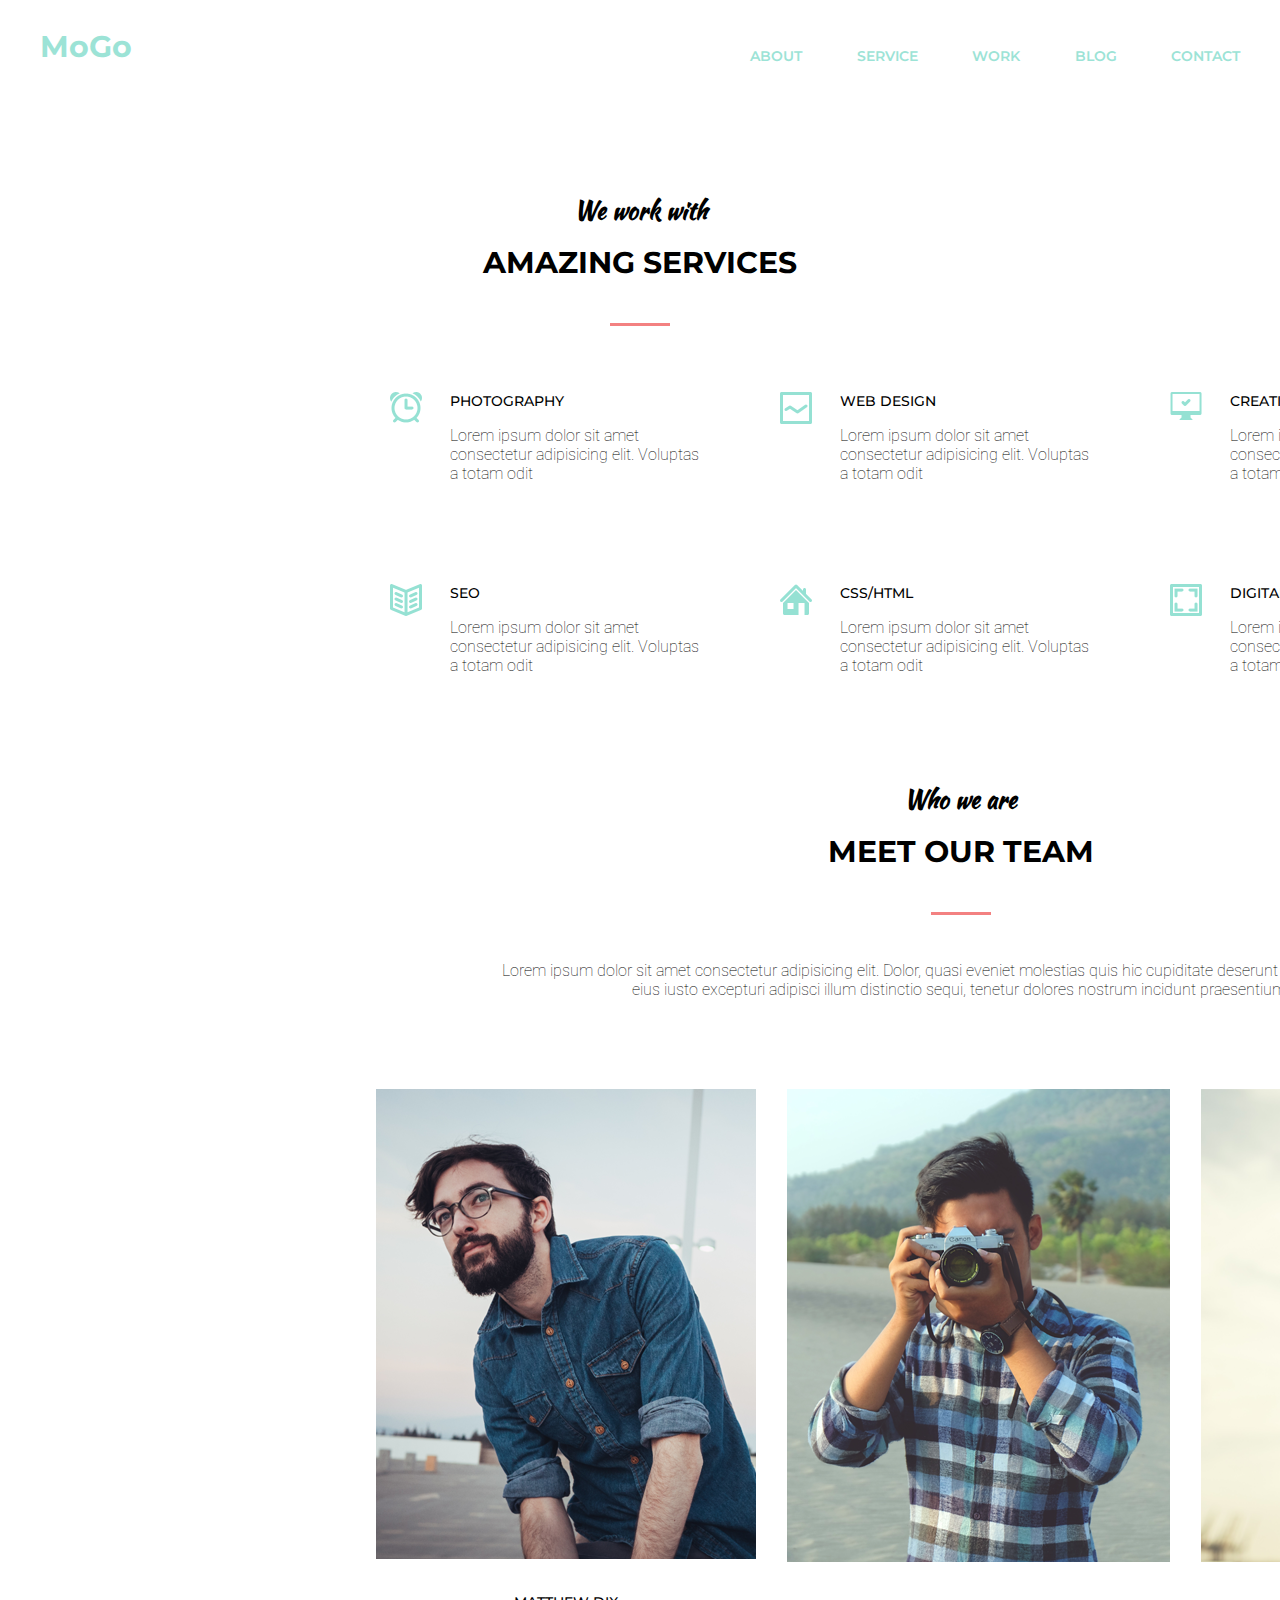
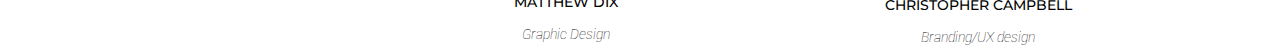
==== Module-4/index.html @ 0d3de6b4 "module 4 implemented" ====
<!DOCTYPE html>
<html lang="en">
<head>
    <meta charset="UTF-8">
    <meta name="viewport" content="width=device-width, initial-scale=1.0">
    <link rel="stylesheet" href="./css/styles.css">
    <title>Document</title>
</head>
<body>
    <header class="header">
        <h1 class="logo"><a class="logo_link" href="#">MoGo</a></h1>
        <nav class="nav">
            <ul class="main_list">
                <li class="list"><a class="item_link" href="#">About</a></li>
                <li class="list"><a class="item_link" href="#">Service</a></li>
                <li class="list"><a class="item_link" href="#">Work</a></li>
                <li class="list"><a class="item_link" href="#">Blog</a></li>
                <li class="list"><a class="item_link" href="#">Contact</a></li>
            </ul>
        </nav>
    </header>
    <main class="main">
        <section class="section_1">
            <div class="title_div">
                <h3 class="sub_title">We work with</h3>
                <h2 class="main_title">Amazing services</h2>
            </div>
            <div class="main_div">
                <div class="div_1">
                    <img class="icon" src="./img/ALARM@1X.png" alt="#">
                    <div class="main_text">
                        <h4 class="title_sect">Photography</h4>
                        <p class="text">Lorem ipsum dolor sit amet consectetur adipisicing elit. Voluptas a totam odit</p>
                    </div>
                </div>
		        <div class="div_1">
                    <img class="icon" src="./img/BOOK 2@1X.png" alt="#">
                    <div class="main_text">
                        <h4 class="title_sect">Seo</h4>
                        <p class="text">Lorem ipsum dolor sit amet consectetur adipisicing elit. Voluptas a totam odit</p>
                    </div>
                </div>
                <div class="div_1">
                    <img class="icon" src="./img/LINE GRAPH@1X.png" alt="#">
                    <div class="main_text">
                        <h4 class="title_sect">Web design</h4>
                        <p class="text">Lorem ipsum dolor sit amet consectetur adipisicing elit. Voluptas a totam odit</p>
                    </div>
                </div>
                <div class="div_1">
                    <img class="icon" src="./img/HOME@1X.png" alt="#">
                    <div class="main_text">
                        <h4 class="title_sect">Css/html</h4>
                        <p class="text">Lorem ipsum dolor sit amet consectetur adipisicing elit. Voluptas a totam odit</p>
                    </div>
                </div>
                <div class="div_1">
                    <img class="icon" src="./img/COMPUTER _ OK@1X.png" alt="#">
                    <div class="main_text">
                        <h4 class="title_sect">Creativity</h4>
                        <p class="text">Lorem ipsum dolor sit amet consectetur adipisicing elit. Voluptas a totam odit</p>
                    </div>
                </div>
                <div class="div_1">
                    <img class="icon" src="./img/IMAGE@1X.png" alt="#">
                    <div class="main_text">
                        <h4 class="title_sect">Digital</h4>
                        <p class="text">Lorem ipsum dolor sit amet consectetur adipisicing elit. Voluptas a totam odit</p>
                    </div>
                </div>
            </div>
        </section>
        <section class="section_2">
            <div class="title_div_2">
                <h3 class="sub_title">Who we are</h3>
                <h2 class="main_title_2">Meet our team</h2>
                <p class="text_title">Lorem ipsum dolor sit amet consectetur adipisicing elit. Dolor, quasi eveniet molestias quis hic cupiditate deserunt laborum laboriosam eius iusto excepturi adipisci illum distinctio sequi, tenetur dolores nostrum incidunt praesentium.</p>
            </div>
            <div class="team">
                <div class="card">
                    <img class="img" src="./img/Matthew.png" alt="#">
                    <h5 class="person">Matthew Dix</h5>
                    <h5 class="job">Graphic Design</h5>
                </div>
                <div class="card">
                    <img class="img" src="./img/Christopher.png" alt="#">
                    <h5 class="person">Christopher Campbell</h5>
                    <h5 class="job">Branding/UX design</h5>
                </div>
                <div class="card">
                    <img class="img" src="./img/Michael.png" alt="#">
                    <h5 class="person">Michael Dertig</h5>
                    <h5 class="job">Developer</h5>
                </div>
            </div>
        </section>
    </main>
</body>
</html>
---- Module-4/css/styles.css ----
@import "./reset.css";

@import "./header.css";

@import "./main.css";

@import url('https://fonts.googleapis.com/css2?family=Montserrat:wght@100;200;300;400;500;600;700;800;900&display=swap');

/* font-family: 'Montserrat', sans-serif; */

@import url('https://fonts.googleapis.com/css2?family=Kaushan+Script&display=swap');

/* font-family: 'Kaushan Script', cursive; */

@import url('https://fonts.googleapis.com/css2?family=Roboto:ital,wght@0,100;0,300;0,400;0,500;0,700;0,900;1,100;1,300;1,400;1,500;1,700;1,900&display=swap');

/* font-family: 'Roboto', sans-serif; */
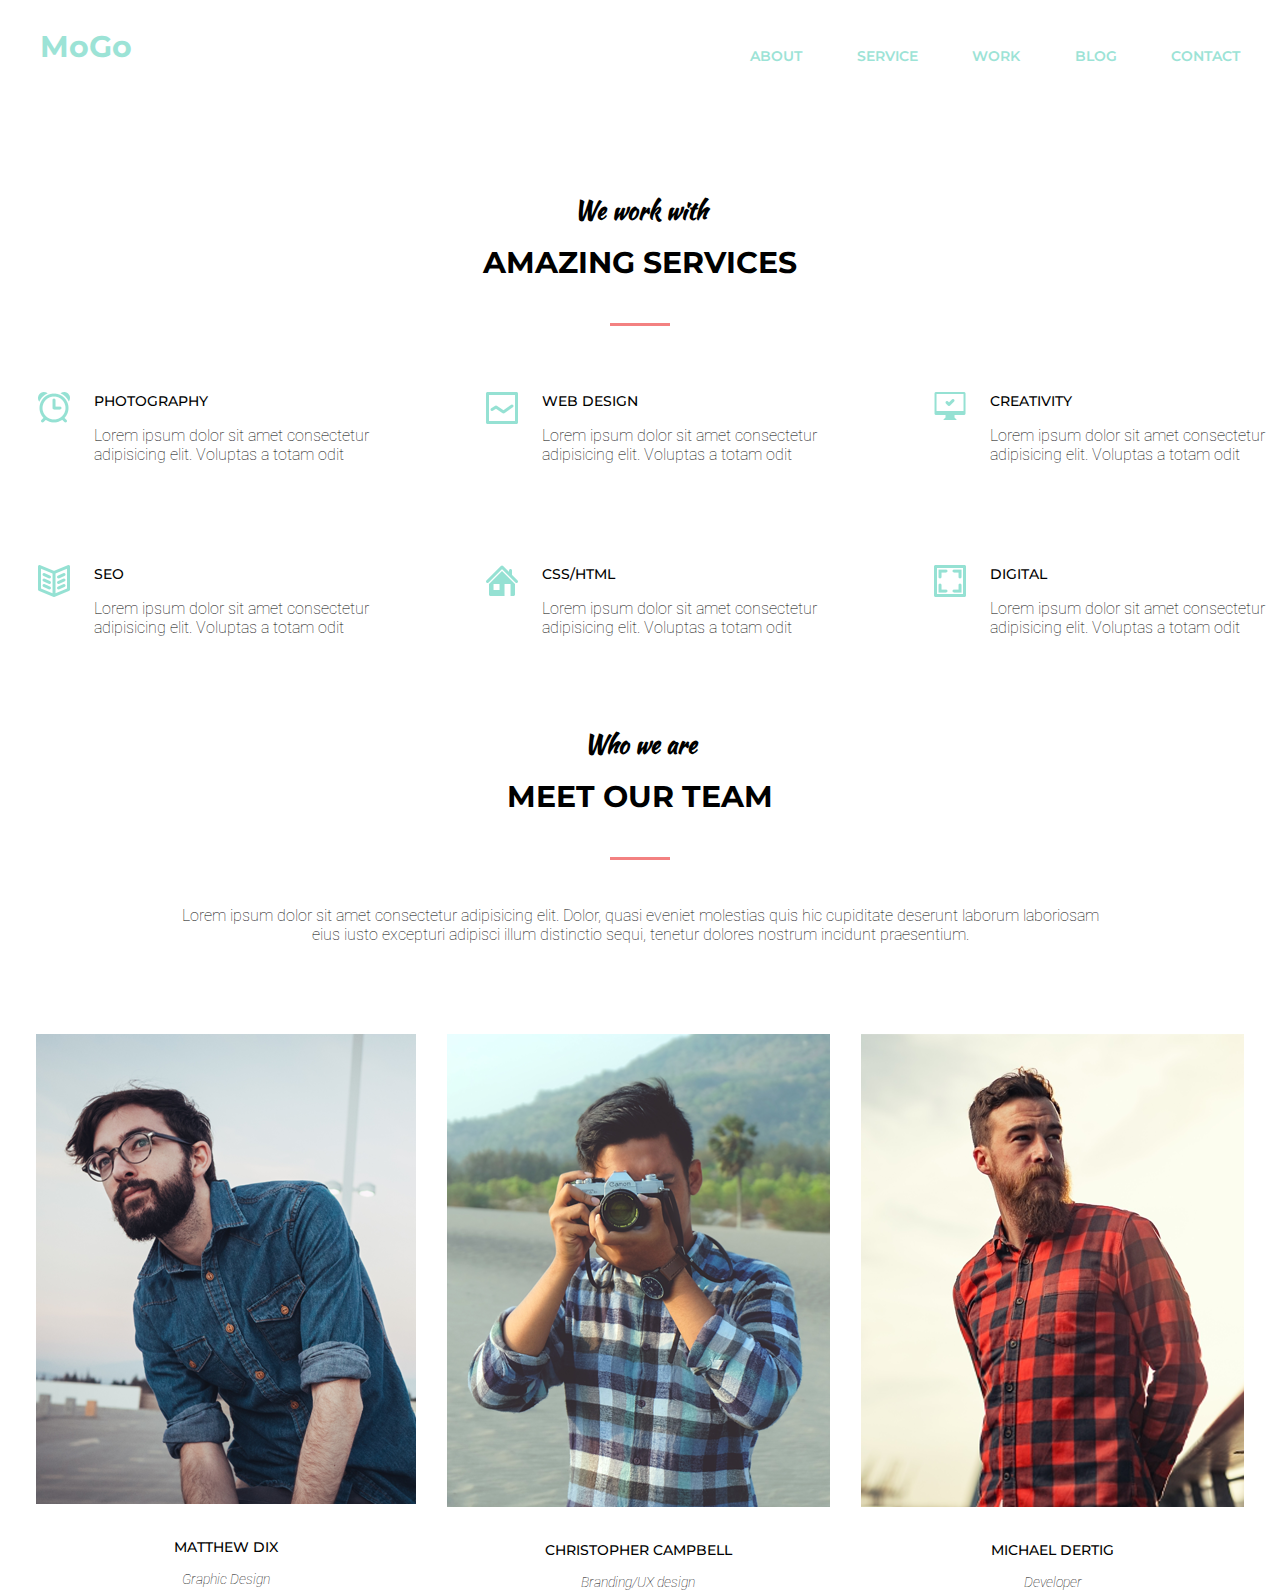
==== commit e7eee326: "module 4 fix margin" ====
--- a/Module-4/index.html
+++ b/Module-4/index.html
@@ -4,7 +4,7 @@
     <meta charset="UTF-8">
     <meta name="viewport" content="width=device-width, initial-scale=1.0">
     <link rel="stylesheet" href="./css/styles.css">
-    <title>Document</title>
+    <title>Module 4</title>
 </head>
 <body>
     <header class="header">
@@ -26,44 +26,38 @@
                 <h2 class="main_title">Amazing services</h2>
             </div>
             <div class="main_div">
-                <div class="div_1">
-                    <img class="icon" src="./img/ALARM@1X.png" alt="#">
-                    <div class="main_text">
+                <div class="services">
+                    <div class="main_text-1">
                         <h4 class="title_sect">Photography</h4>
                         <p class="text">Lorem ipsum dolor sit amet consectetur adipisicing elit. Voluptas a totam odit</p>
                     </div>
                 </div>
-		        <div class="div_1">
-                    <img class="icon" src="./img/BOOK 2@1X.png" alt="#">
-                    <div class="main_text">
+		        <div class="services">
+                    <div class="main_text-2">
                         <h4 class="title_sect">Seo</h4>
                         <p class="text">Lorem ipsum dolor sit amet consectetur adipisicing elit. Voluptas a totam odit</p>
                     </div>
                 </div>
-                <div class="div_1">
-                    <img class="icon" src="./img/LINE GRAPH@1X.png" alt="#">
-                    <div class="main_text">
+                <div class="services">
+                    <div class="main_text-3">
                         <h4 class="title_sect">Web design</h4>
                         <p class="text">Lorem ipsum dolor sit amet consectetur adipisicing elit. Voluptas a totam odit</p>
                     </div>
                 </div>
-                <div class="div_1">
-                    <img class="icon" src="./img/HOME@1X.png" alt="#">
-                    <div class="main_text">
+                <div class="services">
+                    <div class="main_text-4">
                         <h4 class="title_sect">Css/html</h4>
                         <p class="text">Lorem ipsum dolor sit amet consectetur adipisicing elit. Voluptas a totam odit</p>
                     </div>
                 </div>
-                <div class="div_1">
-                    <img class="icon" src="./img/COMPUTER _ OK@1X.png" alt="#">
-                    <div class="main_text">
+                <div class="services">
+                    <div class="main_text-5">
                         <h4 class="title_sect">Creativity</h4>
                         <p class="text">Lorem ipsum dolor sit amet consectetur adipisicing elit. Voluptas a totam odit</p>
                     </div>
                 </div>
-                <div class="div_1">
-                    <img class="icon" src="./img/IMAGE@1X.png" alt="#">
-                    <div class="main_text">
+                <div class="services">
+                    <div class="main_text-6">
                         <h4 class="title_sect">Digital</h4>
                         <p class="text">Lorem ipsum dolor sit amet consectetur adipisicing elit. Voluptas a totam odit</p>
                     </div>
